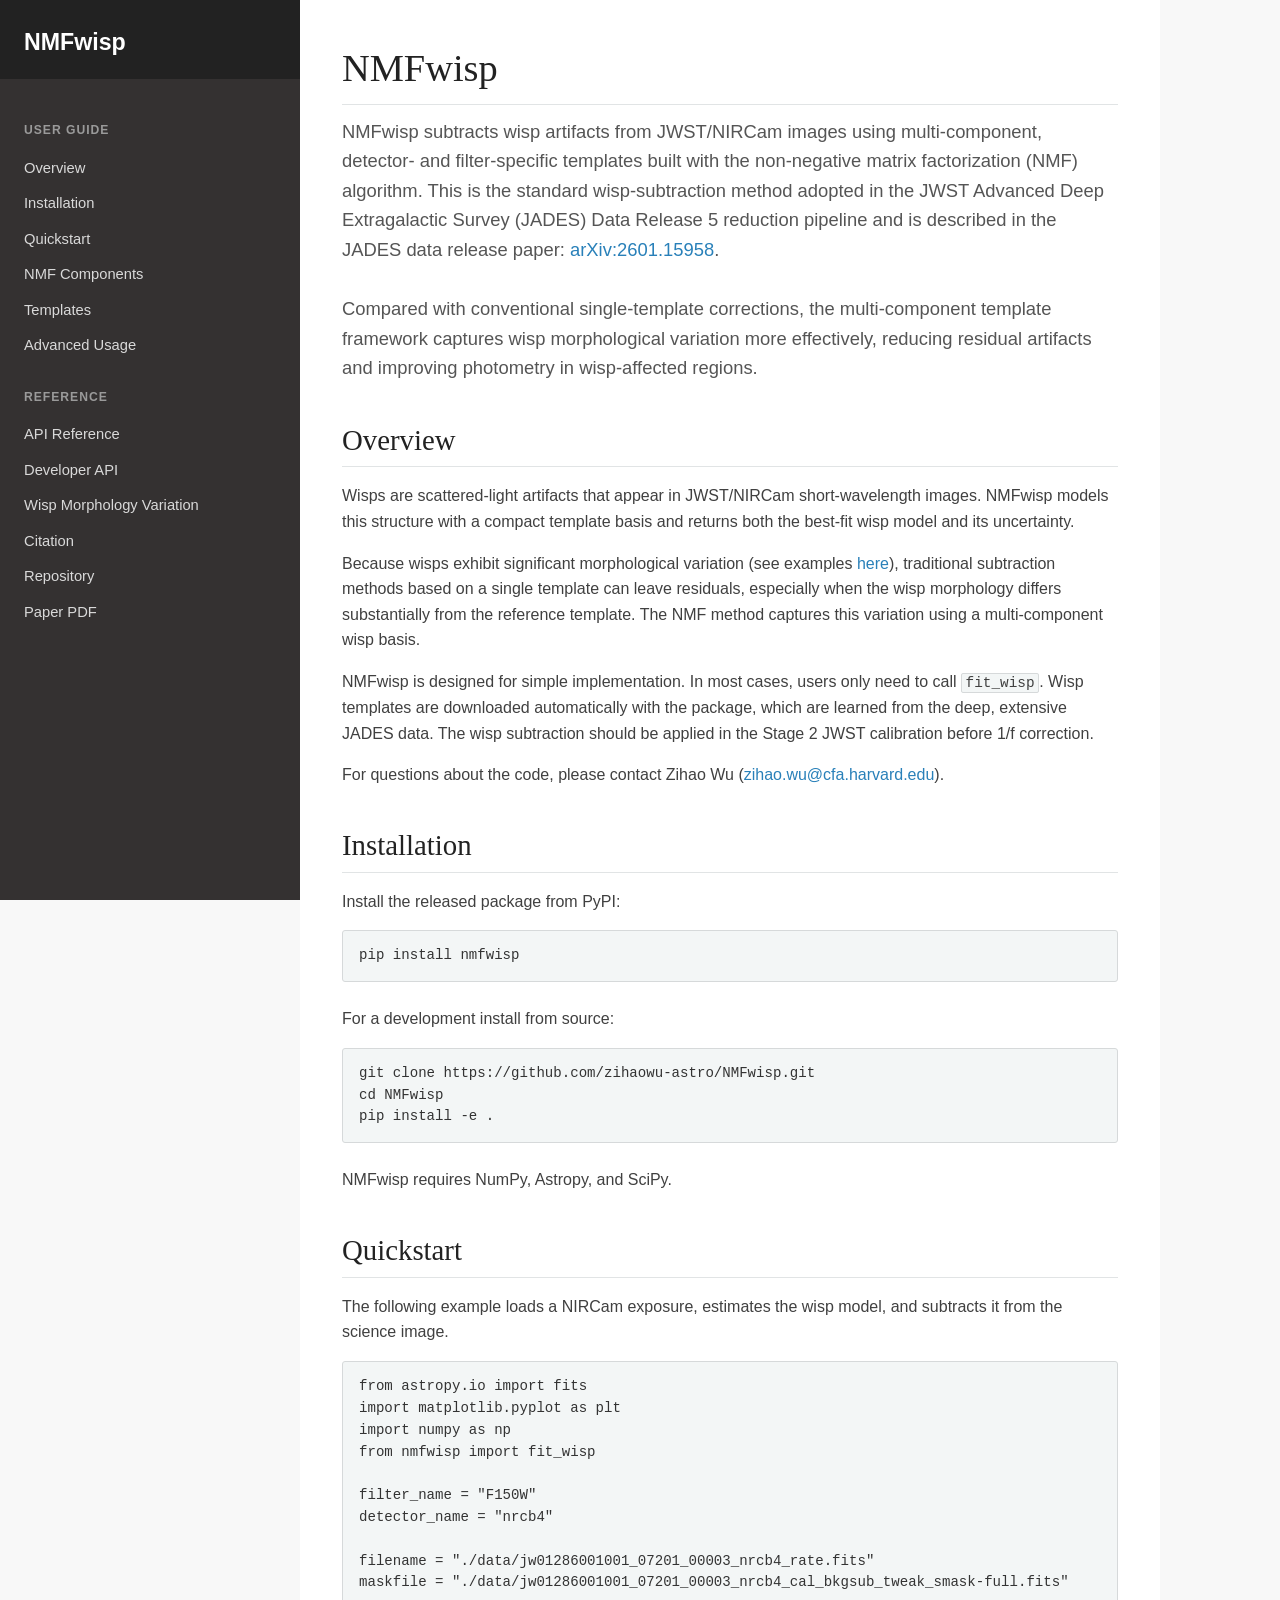
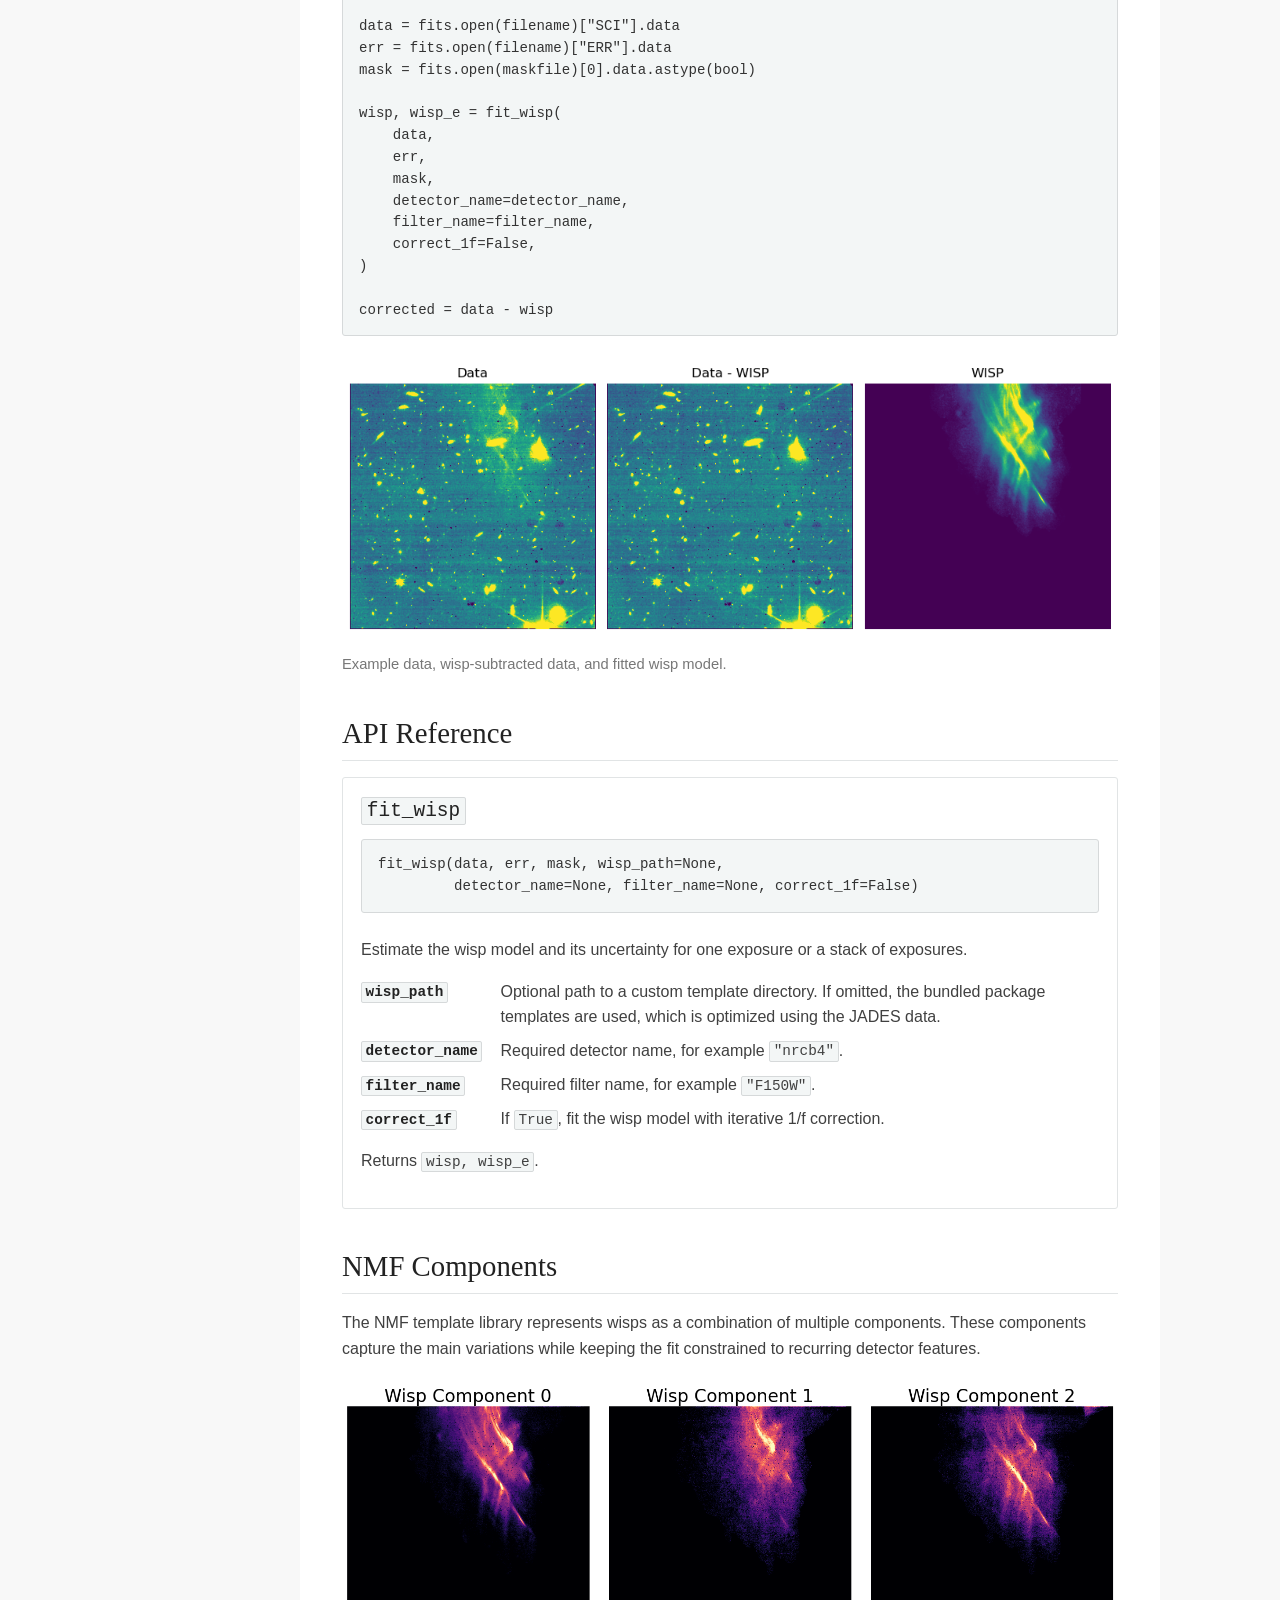
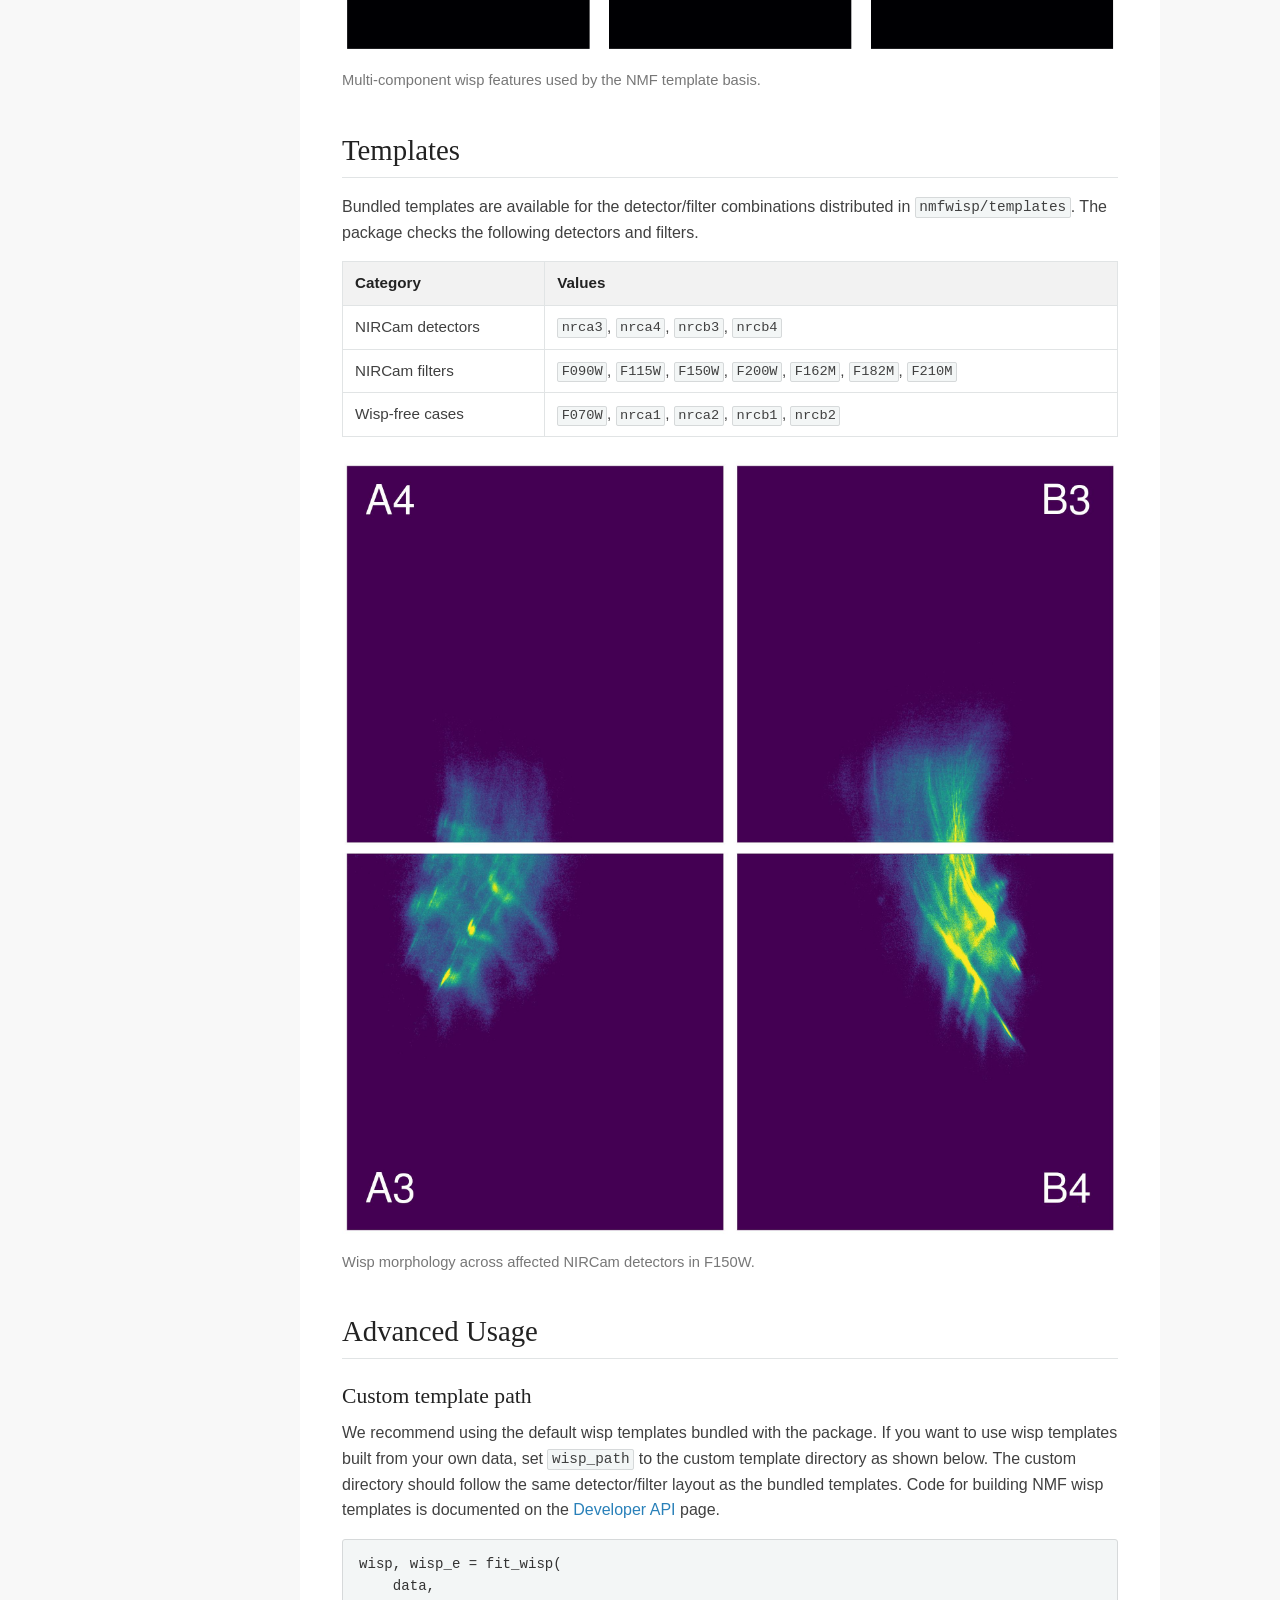
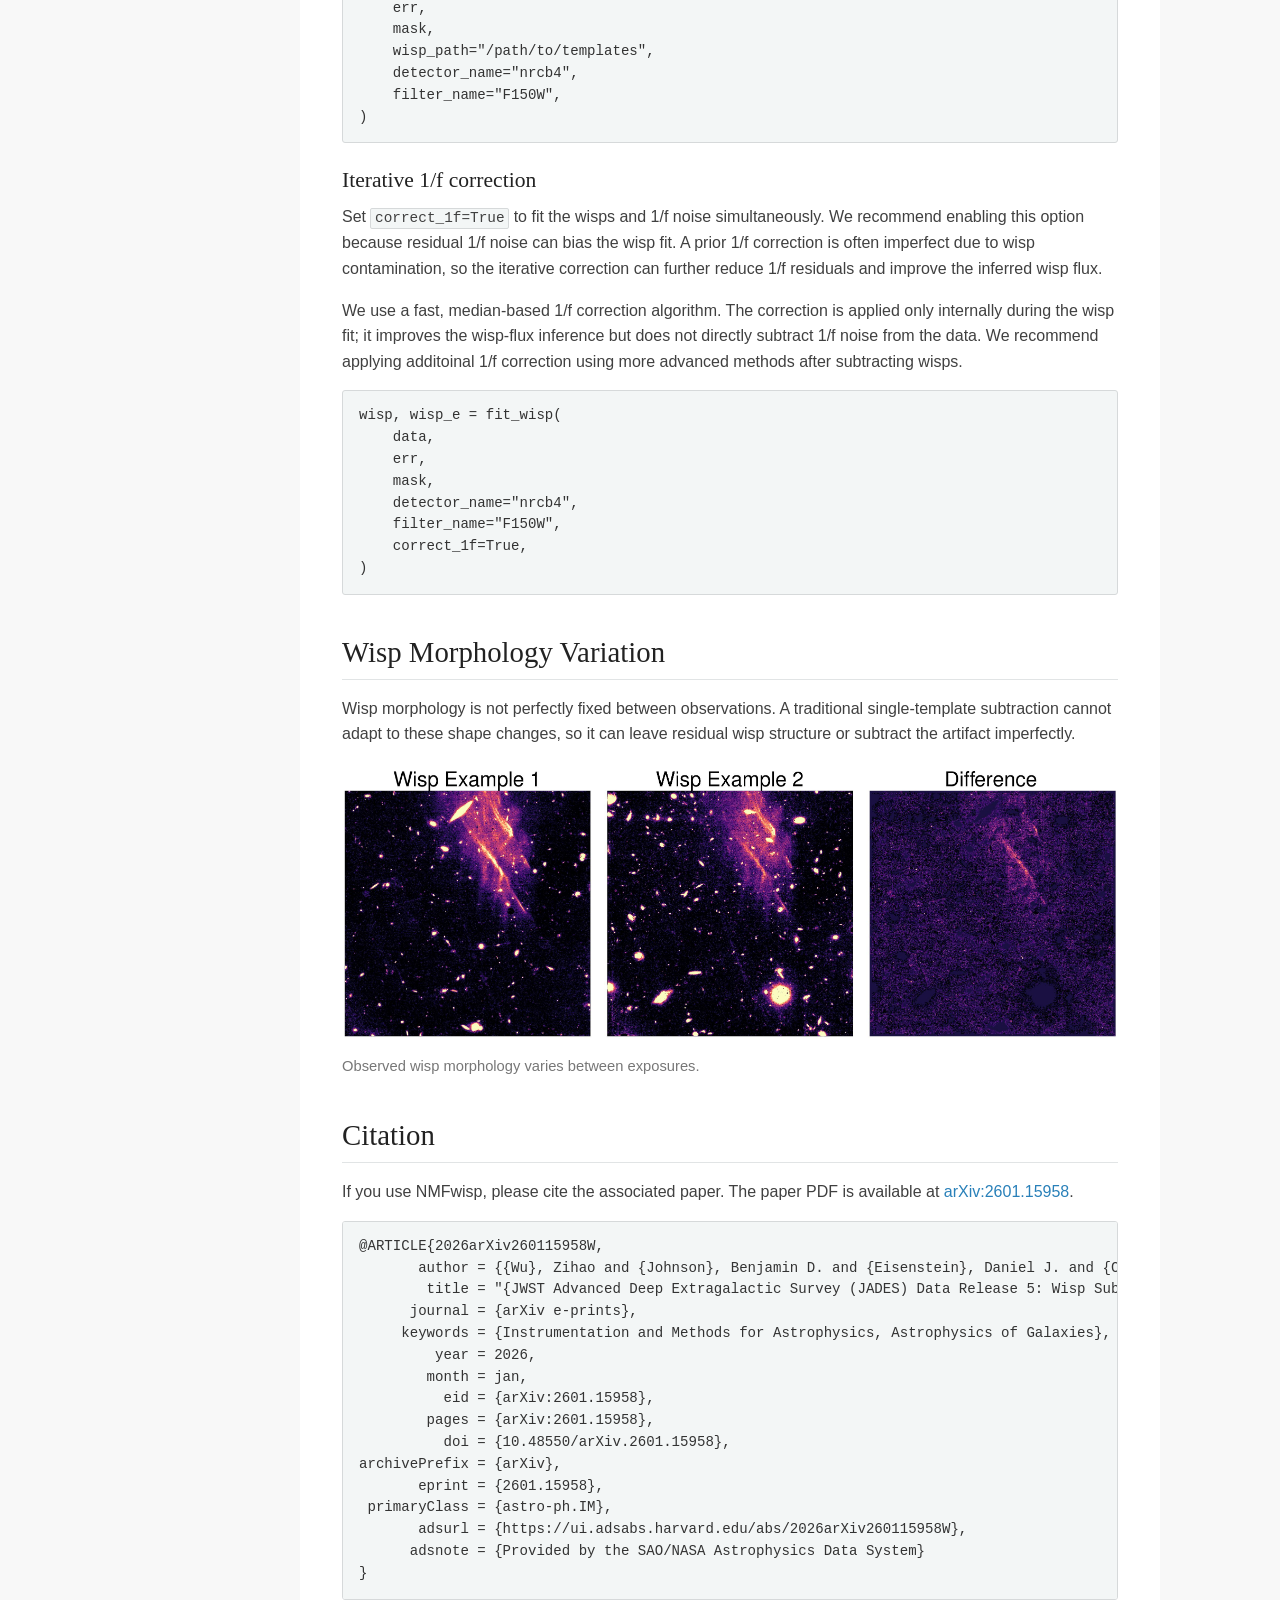
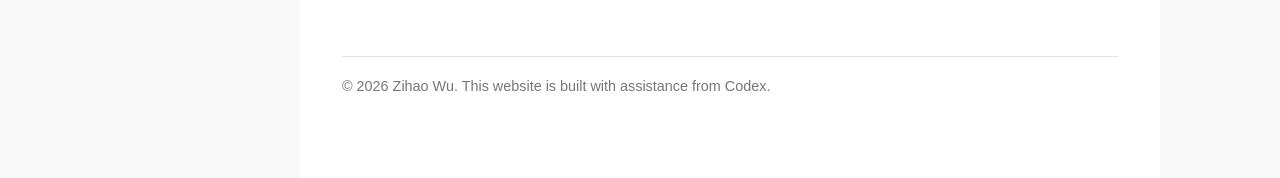
==== docs/index.html @ 17f45203 "add documentation" ====
<!doctype html>
<html lang="en">
  <head>
    <meta charset="utf-8">
    <meta name="viewport" content="width=device-width, initial-scale=1">
    <title>NMFwisp documentation</title>
    <meta
      name="description"
      content="Documentation for NMFwisp, a Python package for subtracting JWST/NIRCam wisp artifacts with NMF templates."
    >
    <link rel="stylesheet" href="styles.css">
  </head>
  <body>
    <a class="skip-link" href="#main-content">Skip to main content</a>
    <header class="topbar">
      <div class="topbar-inner">
        <a class="project" href="#top">NMFwisp</a>
        <button class="menu-button" type="button" aria-expanded="false" aria-controls="sidebar">
          Contents
        </button>
      </div>
    </header>

    <div class="layout" id="top">
      <aside class="sidebar" id="sidebar">
        <div class="sidebar-title">NMFwisp</div>
        <nav aria-label="Documentation navigation">
          <p class="nav-caption">User Guide</p>
          <a href="#overview">Overview</a>
          <a href="#installation">Installation</a>
          <a href="#quickstart">Quickstart</a>
          <a href="#components">NMF Components</a>
          <a href="#templates">Templates</a>
          <a href="#advanced">Advanced Usage</a>
          <p class="nav-caption">Reference</p>
          <a href="#api">API Reference</a>
          <a href="developer-api.html">Developer API</a>
          <a href="#wisp-morphology-variation">Wisp Morphology Variation</a>
          <a href="#citation">Citation</a>
          <a href="https://github.com/zihaowu-astro/nmfwisp">Repository</a>
          <a href="https://arxiv.org/pdf/2601.15958">Paper PDF</a>
        </nav>
      </aside>

    
    <main class="content" id="main-content">
      <h1>NMFwisp</h1>

      <p class="lead">
        NMFwisp subtracts wisp artifacts from JWST/NIRCam images
        using multi-component, detector- and filter-specific templates built with
        the non-negative matrix factorization (NMF) algorithm. This is the
        standard wisp-subtraction method adopted in the JWST Advanced Deep Extragalactic Survey (JADES) Data Release 5 reduction pipeline and is described in the JADES data release paper:
        <a href="https://arxiv.org/pdf/2601.15958">arXiv:2601.15958</a>.
      </p>

      <p class="lead">
        Compared with conventional single-template corrections, the multi-component
        template framework captures wisp morphological variation more effectively,
        reducing residual artifacts and improving photometry in wisp-affected regions.
      </p>

      <section id="overview">
        <h2>Overview</h2>

        <p>
          Wisps are scattered-light artifacts that appear in JWST/NIRCam
          short-wavelength images. NMFwisp models this structure with a compact
          template basis and returns both the best-fit wisp model and its uncertainty.
        </p>

        <p>
          Because wisps exhibit significant morphological variation
          (see examples <a href="#wisp-morphology-variation">here</a>),
          traditional subtraction methods based on a single template can leave
          residuals, especially when the wisp morphology differs substantially from
          the reference template. The NMF method captures this variation using a
          multi-component wisp basis.
        </p>

        <p>
          NMFwisp is designed for simple implementation. In most cases, users only need to call <code>fit_wisp</code>. Wisp templates are downloaded automatically with the package, which are learned from the deep, extensive JADES data. The wisp subtraction should be applied in the Stage 2 JWST calibration before 1/f correction. 
        </p>

        <p> 
          For questions about the code, please contact Zihao Wu (<a href="mailto:zihao.wu@cfa.harvard.edu">zihao.wu@cfa.harvard.edu</a>).
        </p>
      </section>




        <section id="installation">
          <h2>Installation</h2>
          <p>Install the released package from PyPI:</p>
          <pre><code>pip install nmfwisp</code></pre>
          <p>For a development install from source:</p>
          <pre><code>git clone https://github.com/zihaowu-astro/NMFwisp.git
cd NMFwisp
pip install -e .</code></pre>
          <p>
            NMFwisp requires NumPy, Astropy, and SciPy.
          </p>
        </section>

        <section id="quickstart">
          <h2>Quickstart</h2>
          <p>
            The following example loads a NIRCam exposure, estimates the wisp
            model, and subtracts it from the science image.
          </p>
          <pre><code>from astropy.io import fits
import matplotlib.pyplot as plt
import numpy as np
from nmfwisp import fit_wisp

filter_name = "F150W"
detector_name = "nrcb4"

filename = "./data/jw01286001001_07201_00003_nrcb4_rate.fits"
maskfile = "./data/jw01286001001_07201_00003_nrcb4_cal_bkgsub_tweak_smask-full.fits"

data = fits.open(filename)["SCI"].data
err = fits.open(filename)["ERR"].data
mask = fits.open(maskfile)[0].data.astype(bool)

wisp, wisp_e = fit_wisp(
    data,
    err,
    mask,
    detector_name=detector_name,
    filter_name=filter_name,
    correct_1f=False,
)

corrected = data - wisp</code></pre>

          <figure>
            <img src="example.png" alt="Example NMFwisp subtraction showing data, corrected data, and wisp model.">
            <figcaption>Example data, wisp-subtracted data, and fitted wisp model.</figcaption>
          </figure>
        </section>

        <section id="api">
          <h2>API Reference</h2>
          <section class="api-item">
            <h3><code>fit_wisp</code></h3>
            <pre><code>fit_wisp(data, err, mask, wisp_path=None, 
         detector_name=None, filter_name=None, correct_1f=False)</code></pre>
            <p>
              Estimate the wisp model and its uncertainty for one exposure or a
              stack of exposures.
            </p>
            <dl>
              <dt><code>wisp_path</code></dt>
              <dd>
                Optional path to a custom template directory. If omitted, the
                bundled package templates are used, which is optimized using the JADES data.
              </dd>
              <dt><code>detector_name</code></dt>
              <dd>
                Required detector name, for example <code>"nrcb4"</code>.
              </dd>
              <dt><code>filter_name</code></dt>
              <dd>
                Required filter name, for example <code>"F150W"</code>.
              </dd>
              <dt><code>correct_1f</code></dt>
              <dd>
                If <code>True</code>, fit the wisp model with iterative 1/f
                correction.
              </dd>
            </dl>
            <p>Returns <code>wisp, wisp_e</code>.</p>
          </section>
        </section>

        <section id="components">
          <h2>NMF Components</h2>
          <p>
            The NMF template library represents wisps as a combination of
            multiple components. These components capture the main variations
            while keeping the fit constrained to recurring detector features.
          </p>
          <figure>
            <img src="wisp_components.png" alt="Multi-component NMF wisp features.">
            <figcaption>Multi-component wisp features used by the NMF template basis.</figcaption>
          </figure>
        </section>

        <section id="templates">
          <h2>Templates</h2>
          <p>
            Bundled templates are available for the detector/filter combinations
            distributed in <code>nmfwisp/templates</code>. The package checks
            the following detectors and filters.
          </p>
          <table>
            <thead>
              <tr>
                <th>Category</th>
                <th>Values</th>
              </tr>
            </thead>
            <tbody>
              <tr>
                <td>NIRCam detectors</td>
                <td><code>nrca3</code>, <code>nrca4</code>, <code>nrcb3</code>, <code>nrcb4</code></td>
              </tr>
              <tr>
                <td>NIRCam filters</td>
                <td><code>F090W</code>, <code>F115W</code>, <code>F150W</code>, <code>F200W</code>, <code>F162M</code>, <code>F182M</code>, <code>F210M</code></td>
              </tr>
              <tr>
                <td>Wisp-free cases</td>
                <td><code>F070W</code>, <code>nrca1</code>, <code>nrca2</code>, <code>nrcb1</code>, <code>nrcb2</code></td>
              </tr>
            </tbody>
          </table>
          <figure>
            <img src="all_wisps.jpg" alt="Wisp morphology across affected NIRCam detectors in F150W.">
            <figcaption>Wisp morphology across affected NIRCam detectors in F150W.</figcaption>
          </figure>
        </section>

        <section id="advanced">
          <h2>Advanced Usage</h2>
          <h3>Custom template path</h3>
          <p>
            We recommend using the default wisp templates bundled with the
            package. If you want to use wisp templates built from your own data,
            set <code>wisp_path</code> to the custom template directory as shown
            below. The custom directory should follow the same detector/filter
            layout as the bundled templates. Code for building NMF wisp
            templates is documented on the
            <a href="developer-api.html">Developer API</a> page.
          </p>
          <pre><code>wisp, wisp_e = fit_wisp(
    data,
    err,
    mask,
    wisp_path="/path/to/templates",
    detector_name="nrcb4",
    filter_name="F150W",
)</code></pre>

          <h3>Iterative 1/f correction</h3>
          <p>
            Set <code>correct_1f=True</code> to fit the wisps and 1/f noise simultaneously. We recommend enabling this option because residual 1/f noise can bias the wisp fit. A prior 1/f correction is often imperfect due to wisp contamination, so the iterative correction can further reduce 1/f residuals and improve the inferred wisp flux.</p>
           <p> We use a fast, median-based 1/f correction algorithm. The correction is applied only internally during the wisp fit; it improves the wisp-flux inference but does not directly subtract 1/f noise from the data. We recommend applying additoinal 1/f correction using more advanced methods after subtracting wisps. </p> 
          </p>
          <pre><code>wisp, wisp_e = fit_wisp(
    data,
    err,
    mask,
    detector_name="nrcb4",
    filter_name="F150W",
    correct_1f=True,
)</code></pre>
        </section>

        <section id="wisp-morphology-variation">
          <h2>Wisp Morphology Variation</h2>
          <p>
            Wisp morphology is not perfectly fixed between observations. A
            traditional single-template subtraction cannot adapt to these shape
            changes, so it can leave residual wisp structure or subtract the
            artifact imperfectly.
          </p>
          <figure>
            <img src="wisp_variation_example.jpg" alt="Example showing variation in wisp morphology between observations.">
            <figcaption>Observed wisp morphology varies between exposures.</figcaption>
          </figure>
        </section>

        <section id="citation">
          <h2>Citation</h2>
          <p>
            If you use NMFwisp, please cite the associated paper. The paper PDF
            is available at
            <a href="https://arxiv.org/pdf/2601.15958">arXiv:2601.15958</a>.
          </p>
          <pre><code>@ARTICLE{2026arXiv260115958W,
       author = {{Wu}, Zihao and {Johnson}, Benjamin D. and {Eisenstein}, Daniel J. and {Cargile}, Phillip and {Hainline}, Kevin and {Hausen}, Ryan and {Rinaldi}, Pierluigi and {Robertson}, Brant E. and {Tacchella}, Sandro and {Williams}, Christina C. and {Willmer}, Christopher N.~A.},
        title = "{JWST Advanced Deep Extragalactic Survey (JADES) Data Release 5: Wisp Subtraction with the Non-negative Matrix Factorization Algorithm}",
      journal = {arXiv e-prints},
     keywords = {Instrumentation and Methods for Astrophysics, Astrophysics of Galaxies},
         year = 2026,
        month = jan,
          eid = {arXiv:2601.15958},
        pages = {arXiv:2601.15958},
          doi = {10.48550/arXiv.2601.15958},
archivePrefix = {arXiv},
       eprint = {2601.15958},
 primaryClass = {astro-ph.IM},
       adsurl = {https://ui.adsabs.harvard.edu/abs/2026arXiv260115958W},
      adsnote = {Provided by the SAO/NASA Astrophysics Data System}
}</code></pre>
        </section>
        <footer class="doc-footer">
          <p>&copy; 2026 Zihao Wu. This website is built with assistance from Codex.</p>
        </footer>
      </main>
    </div>

    <script src="site.js"></script>
  </body>
</html>
---- docs/styles.css ----
:root {
  --bg: #f8f8f8;
  --sidebar-bg: #343131;
  --sidebar-fg: #d9d9d9;
  --sidebar-muted: #9a9a9a;
  --link: #2980b9;
  --link-hover: #1b5d85;
  --text: #404040;
  --heading: #222222;
  --border: #e1e4e5;
  --code-bg: #f3f6f6;
  --topbar: #2980b9;
  --content-width: 860px;
}

* {
  box-sizing: border-box;
}

html {
  scroll-behavior: smooth;
}

body {
  margin: 0;
  color: var(--text);
  background: var(--bg);
  font-family: "Lato", "Helvetica Neue", Arial, sans-serif;
  font-size: 16px;
  line-height: 1.6;
}

a {
  color: var(--link);
  text-decoration: none;
}

a:hover,
a:focus {
  color: var(--link-hover);
  text-decoration: underline;
}

code,
pre {
  font-family: SFMono-Regular, Consolas, "Liberation Mono", Menlo, monospace;
}

code {
  padding: 0.1em 0.25em;
  background: var(--code-bg);
  border: 1px solid #d6d9da;
  border-radius: 2px;
  font-size: 0.9em;
}

pre {
  overflow-x: auto;
  padding: 14px 16px;
  margin: 16px 0 24px;
  color: #333333;
  background: var(--code-bg);
  border: 1px solid #d6d9da;
  border-radius: 3px;
  font-size: 0.88rem;
  line-height: 1.55;
}

pre code {
  padding: 0;
  background: transparent;
  border: 0;
  font-size: inherit;
}

img {
  max-width: 100%;
  height: auto;
}

.skip-link {
  position: absolute;
  left: -999px;
}

.skip-link:focus {
  top: 8px;
  left: 8px;
  z-index: 20;
  padding: 8px 12px;
  color: #ffffff;
  background: #000000;
}

.topbar {
  display: none;
  color: #ffffff;
  background: var(--topbar);
}

.topbar-inner {
  display: flex;
  align-items: center;
  justify-content: space-between;
  min-height: 50px;
  padding: 0 16px;
}

.project {
  color: #ffffff;
  font-weight: 700;
}

.project:hover,
.project:focus {
  color: #ffffff;
}

.menu-button {
  padding: 6px 10px;
  color: #ffffff;
  background: transparent;
  border: 1px solid rgba(255, 255, 255, 0.55);
  border-radius: 3px;
  cursor: pointer;
}

.layout {
  display: grid;
  grid-template-columns: 300px minmax(0, 1fr);
  min-height: 100vh;
}

.sidebar {
  position: sticky;
  top: 0;
  align-self: start;
  height: 100vh;
  overflow-y: auto;
  color: var(--sidebar-fg);
  background: var(--sidebar-bg);
}

.sidebar-title {
  padding: 24px 24px 18px;
  color: #ffffff;
  background: #222222;
  font-size: 1.45rem;
  font-weight: 700;
}

.sidebar nav {
  padding: 18px 0 40px;
}

.sidebar a,
.nav-caption {
  display: block;
  padding: 6px 24px;
}

.sidebar a {
  color: var(--sidebar-fg);
  font-size: 0.92rem;
}

.sidebar a:hover,
.sidebar a:focus {
  color: #ffffff;
  background: #4a4545;
  text-decoration: none;
}

.nav-caption {
  margin: 18px 0 4px;
  color: var(--sidebar-muted);
  font-size: 0.76rem;
  font-weight: 700;
  letter-spacing: 0.08em;
  text-transform: uppercase;
}

.content {
  width: min(100%, var(--content-width));
  padding: 44px 42px 80px;
  background: #ffffff;
}

.lead {
  margin-bottom: 30px;
  color: #555555;
  font-size: 1.15rem;
}

section {
  margin-top: 40px;
}

h1,
h2,
h3 {
  color: var(--heading);
  font-family: Georgia, "Times New Roman", serif;
  font-weight: 400;
  line-height: 1.25;
}

h1 {
  margin: 0 0 12px;
  padding-bottom: 12px;
  border-bottom: 1px solid var(--border);
  font-size: 2.4rem;
}

h2 {
  margin: 0 0 16px;
  padding-bottom: 8px;
  border-bottom: 1px solid var(--border);
  font-size: 1.8rem;
}

h3 {
  margin: 24px 0 10px;
  font-size: 1.35rem;
}

p {
  margin: 0 0 16px;
}

figure {
  margin: 22px 0 30px;
}

figcaption {
  margin-top: 8px;
  color: #777777;
  font-size: 0.92rem;
}

table {
  width: 100%;
  margin: 16px 0 24px;
  border-collapse: collapse;
  font-size: 0.95rem;
}

th,
td {
  padding: 9px 12px;
  border: 1px solid var(--border);
  vertical-align: top;
}

th {
  color: #222222;
  background: #f2f2f2;
  font-weight: 700;
  text-align: left;
}

dl {
  display: grid;
  grid-template-columns: max-content minmax(0, 1fr);
  gap: 8px 18px;
  margin: 16px 0;
}

dt {
  color: #222222;
  font-weight: 700;
}

dd {
  margin: 0;
}

.api-item {
  padding: 18px;
  margin-top: 12px;
  border: 1px solid var(--border);
  border-radius: 3px;
}

.api-item h3 {
  margin-top: 0;
}

.doc-footer {
  margin-top: 56px;
  padding-top: 18px;
  color: #777777;
  border-top: 1px solid var(--border);
  font-size: 0.9rem;
}

.doc-footer p {
  margin: 0;
}

@media (max-width: 900px) {
  .topbar {
    position: sticky;
    top: 0;
    z-index: 10;
    display: block;
  }

  .layout {
    display: block;
  }

  .sidebar {
    position: fixed;
    top: 50px;
    bottom: 0;
    left: 0;
    z-index: 9;
    width: 280px;
    height: auto;
    transform: translateX(-100%);
    transition: transform 160ms ease;
  }

  .sidebar.open {
    transform: translateX(0);
  }

  .content {
    width: 100%;
    padding: 30px 22px 70px;
  }
}

@media (max-width: 560px) {
  body {
    font-size: 15px;
  }

  h1 {
    font-size: 2rem;
  }

  h2 {
    font-size: 1.55rem;
  }

  dl {
    grid-template-columns: 1fr;
  }

  table {
    display: block;
    overflow-x: auto;
  }
}
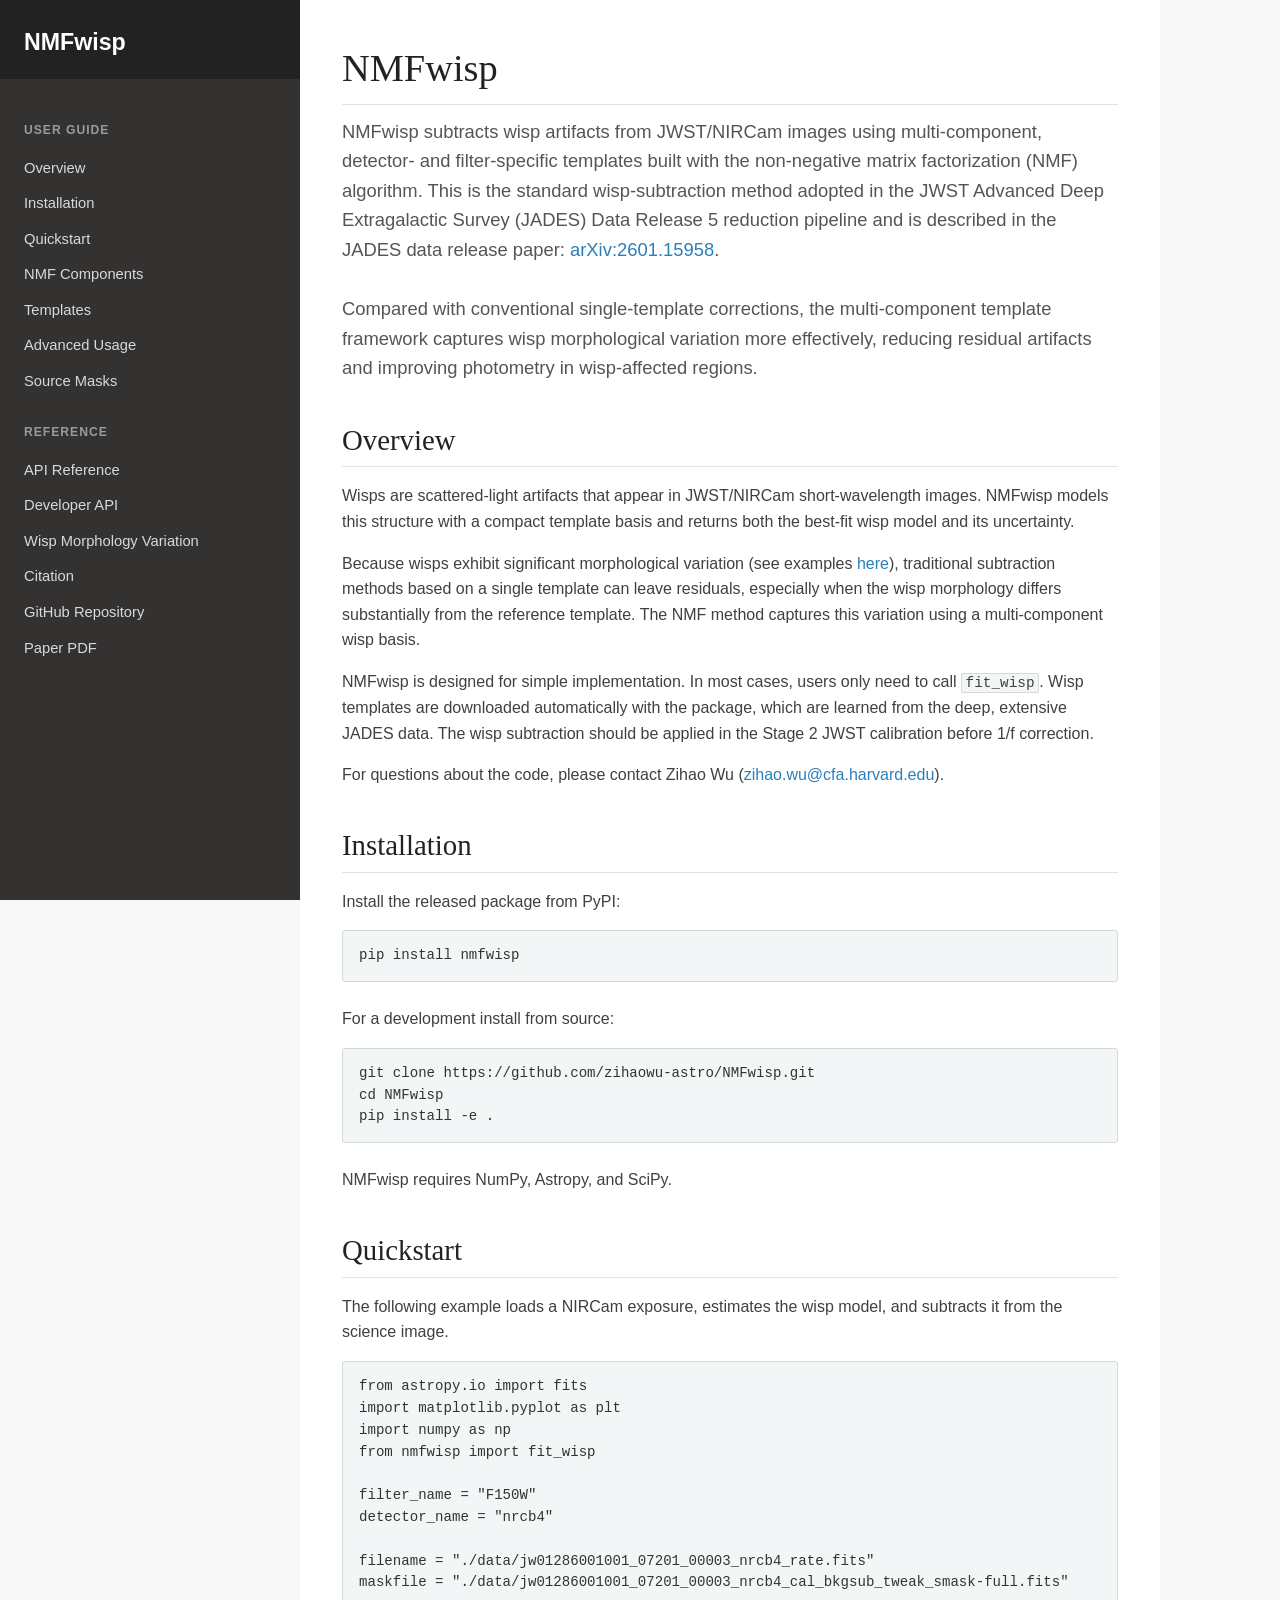
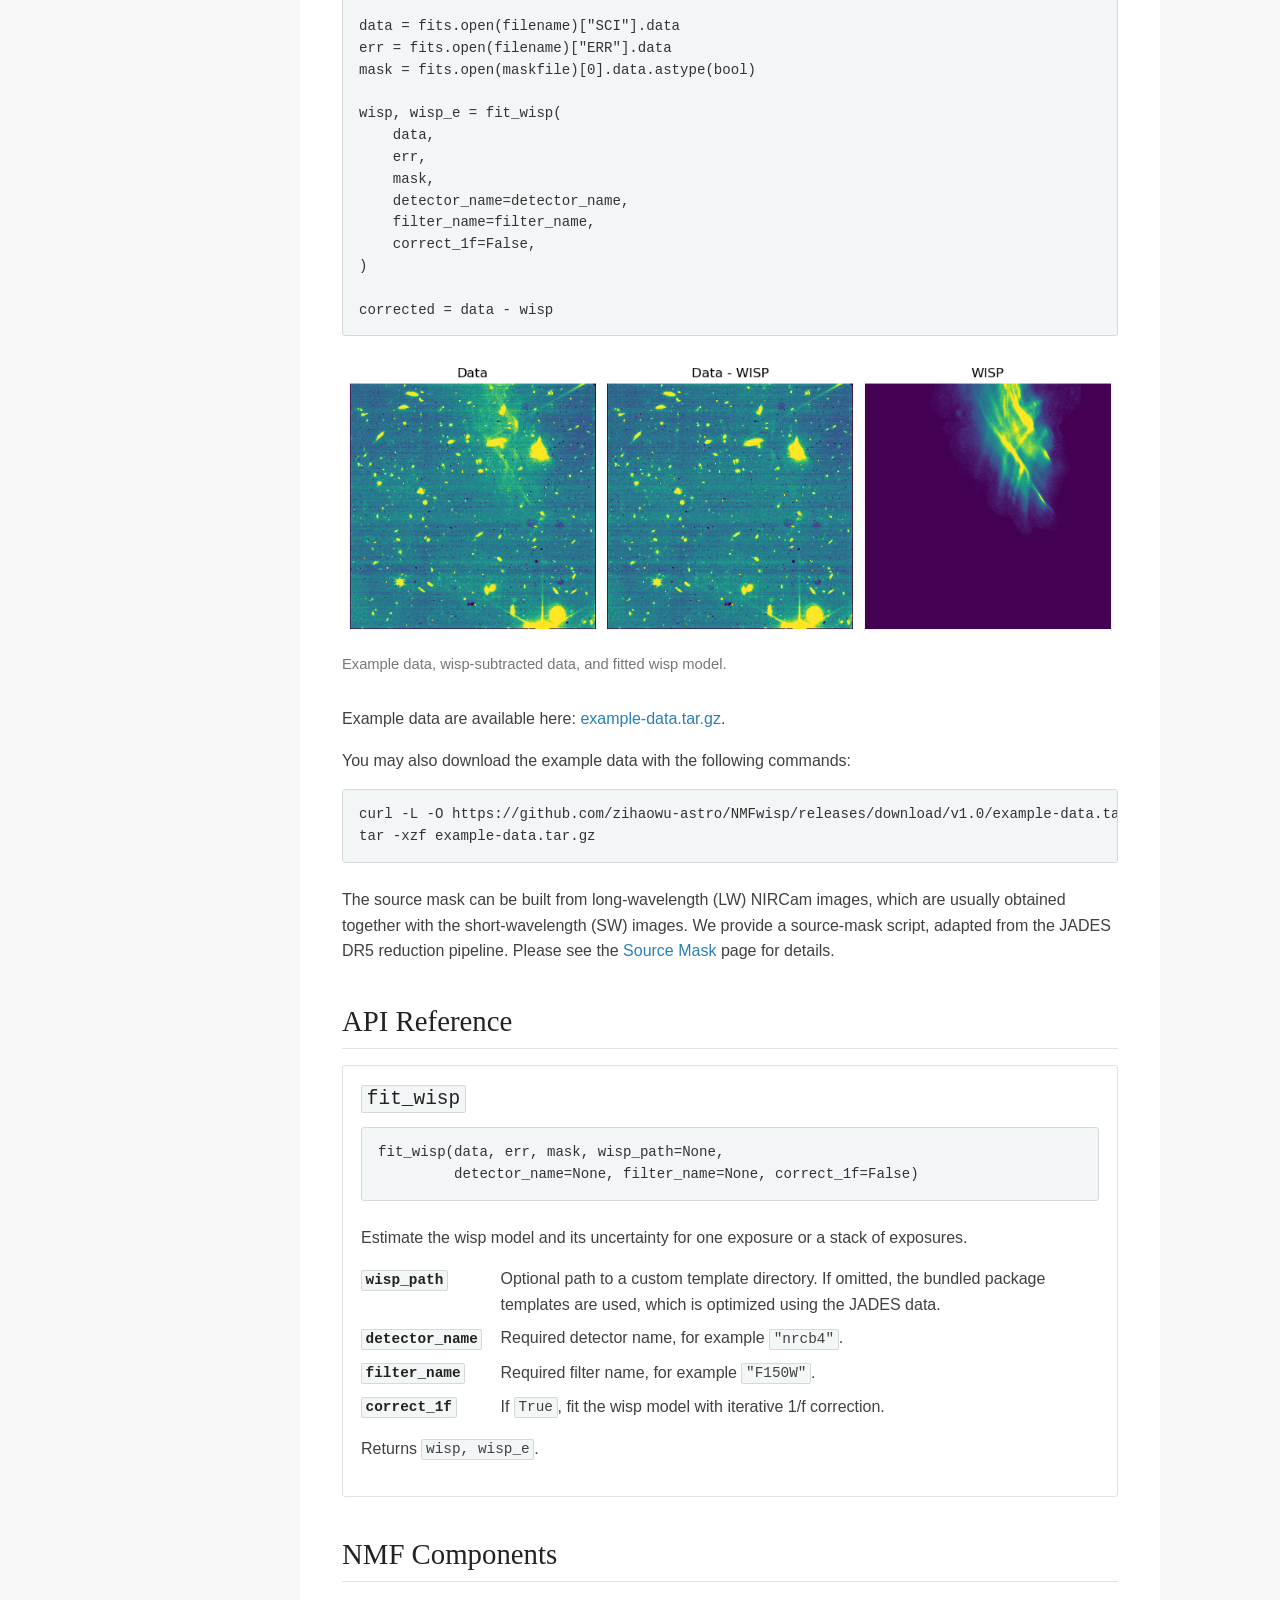
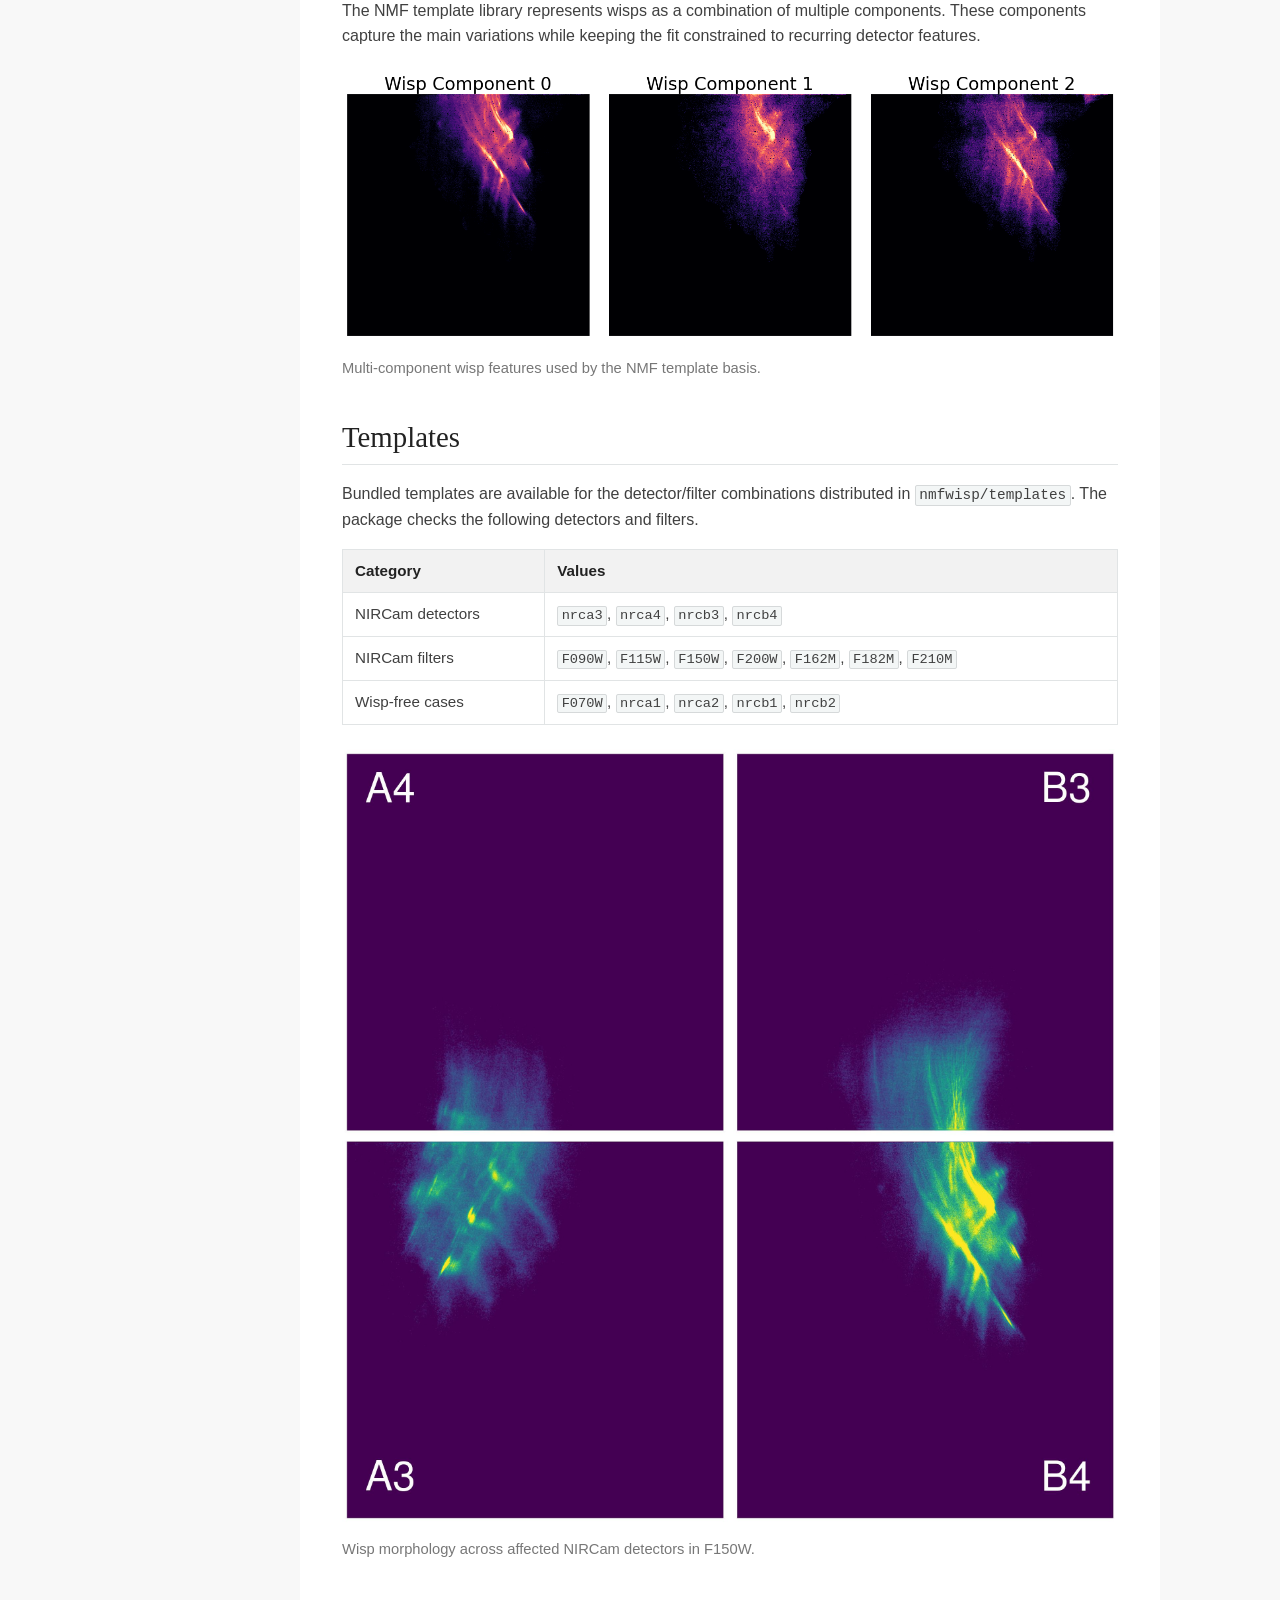
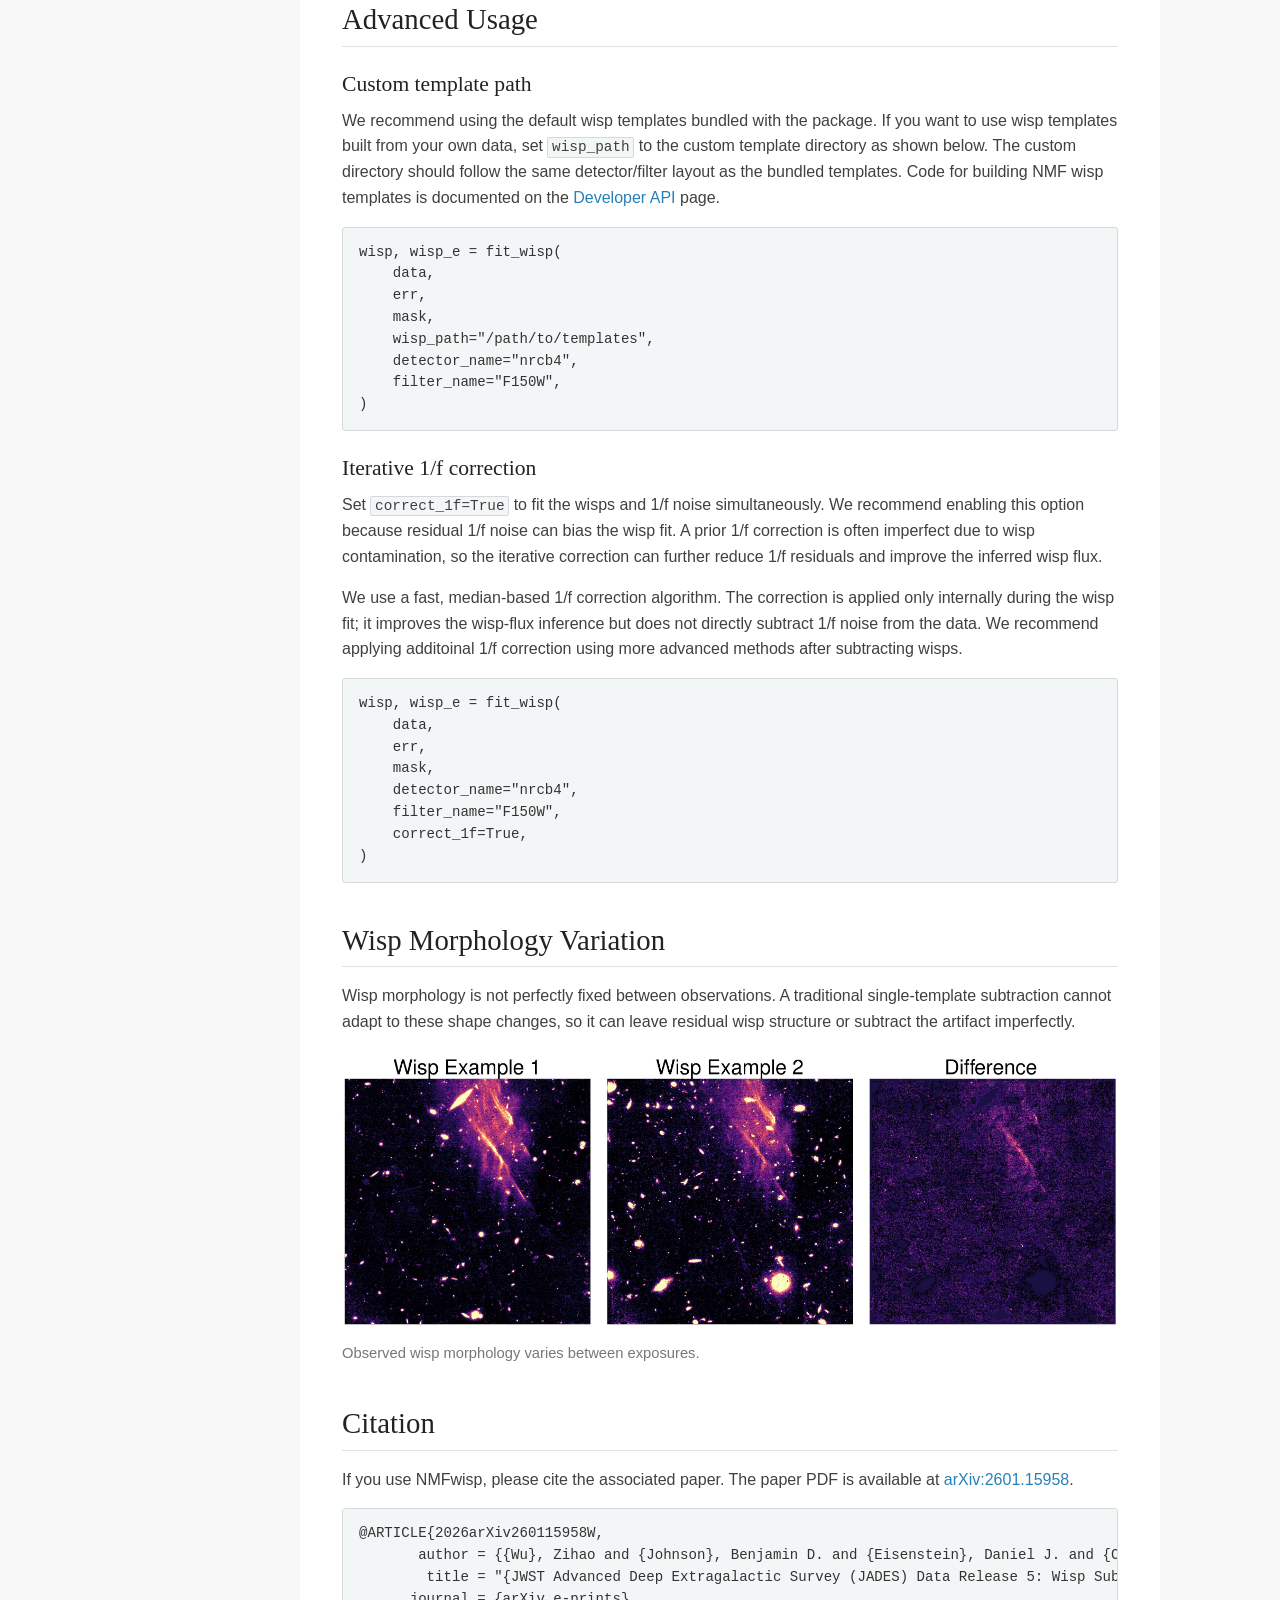
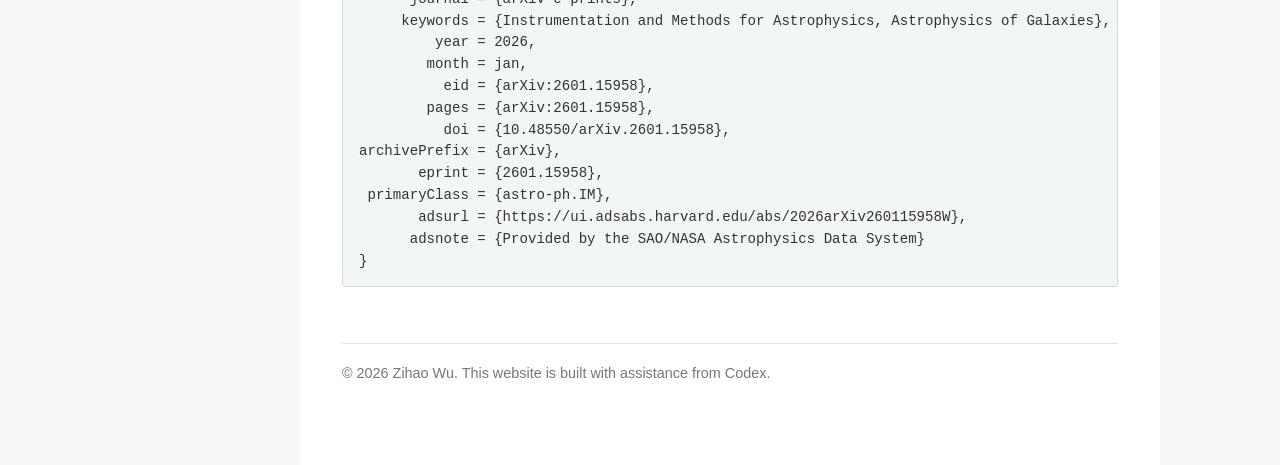
==== commit 1f20e4ec: "update mask documentation" ====
--- a/docs/index.html
+++ b/docs/index.html
@@ -23,7 +23,7 @@
 
     <div class="layout" id="top">
       <aside class="sidebar" id="sidebar">
-        <div class="sidebar-title">NMFwisp</div>
+        <div class="sidebar-title"><a class="sidebar-title-link" href="index.html">NMFwisp</a></div>
         <nav aria-label="Documentation navigation">
           <p class="nav-caption">User Guide</p>
           <a href="#overview">Overview</a>
@@ -32,12 +32,13 @@
           <a href="#components">NMF Components</a>
           <a href="#templates">Templates</a>
           <a href="#advanced">Advanced Usage</a>
+          <a href="source-mask.html">Source Masks</a>
           <p class="nav-caption">Reference</p>
           <a href="#api">API Reference</a>
           <a href="developer-api.html">Developer API</a>
           <a href="#wisp-morphology-variation">Wisp Morphology Variation</a>
           <a href="#citation">Citation</a>
-          <a href="https://github.com/zihaowu-astro/nmfwisp">Repository</a>
+          <a href="https://github.com/zihaowu-astro/nmfwisp">GitHub Repository</a>
           <a href="https://arxiv.org/pdf/2601.15958">Paper PDF</a>
         </nav>
       </aside>
@@ -139,6 +140,22 @@
             <img src="example.png" alt="Example NMFwisp subtraction showing data, corrected data, and wisp model.">
             <figcaption>Example data, wisp-subtracted data, and fitted wisp model.</figcaption>
           </figure>
+          <p>
+            Example data are available here:
+            <a href="https://github.com/zihaowu-astro/NMFwisp/releases/download/v1.0/example-data.tar.gz">example-data.tar.gz</a>.
+          </p>
+          <p>
+          You may also download the example data with the following commands:
+          </p>
+          <pre><code>curl -L -O https://github.com/zihaowu-astro/NMFwisp/releases/download/v1.0/example-data.tar.gz
+tar -xzf example-data.tar.gz</code></pre>
+          <p>
+            The source mask can be built from long-wavelength (LW) NIRCam
+            images, which are usually obtained together with the
+            short-wavelength (SW) images. We provide a source-mask script,
+            adapted from the JADES DR5 reduction pipeline. Please see the
+            <a href="source-mask.html">Source Mask</a> page for details.
+          </p>
         </section>
 
         <section id="api">
--- a/docs/styles.css
+++ b/docs/styles.css
@@ -171,6 +171,19 @@
   text-decoration: none;
 }
 
+.sidebar .sidebar-title .sidebar-title-link,
+.sidebar .sidebar-title .sidebar-title-link:hover,
+.sidebar .sidebar-title .sidebar-title-link:focus {
+  display: inline !important;
+  padding: 0 !important;
+  color: #ffffff !important;
+  background: transparent !important;
+  font-size: 1.45rem !important;
+  font-weight: 700 !important;
+  line-height: 1.25 !important;
+  text-decoration: none !important;
+}
+
 .nav-caption {
   margin: 18px 0 4px;
   color: var(--sidebar-muted);
@@ -243,6 +256,12 @@
   margin: 16px 0 24px;
   border-collapse: collapse;
   font-size: 0.95rem;
+}
+
+.arguments-table th:first-child,
+.arguments-table td:first-child {
+  width: 24%;
+  min-width: 140px;
 }
 
 th,
